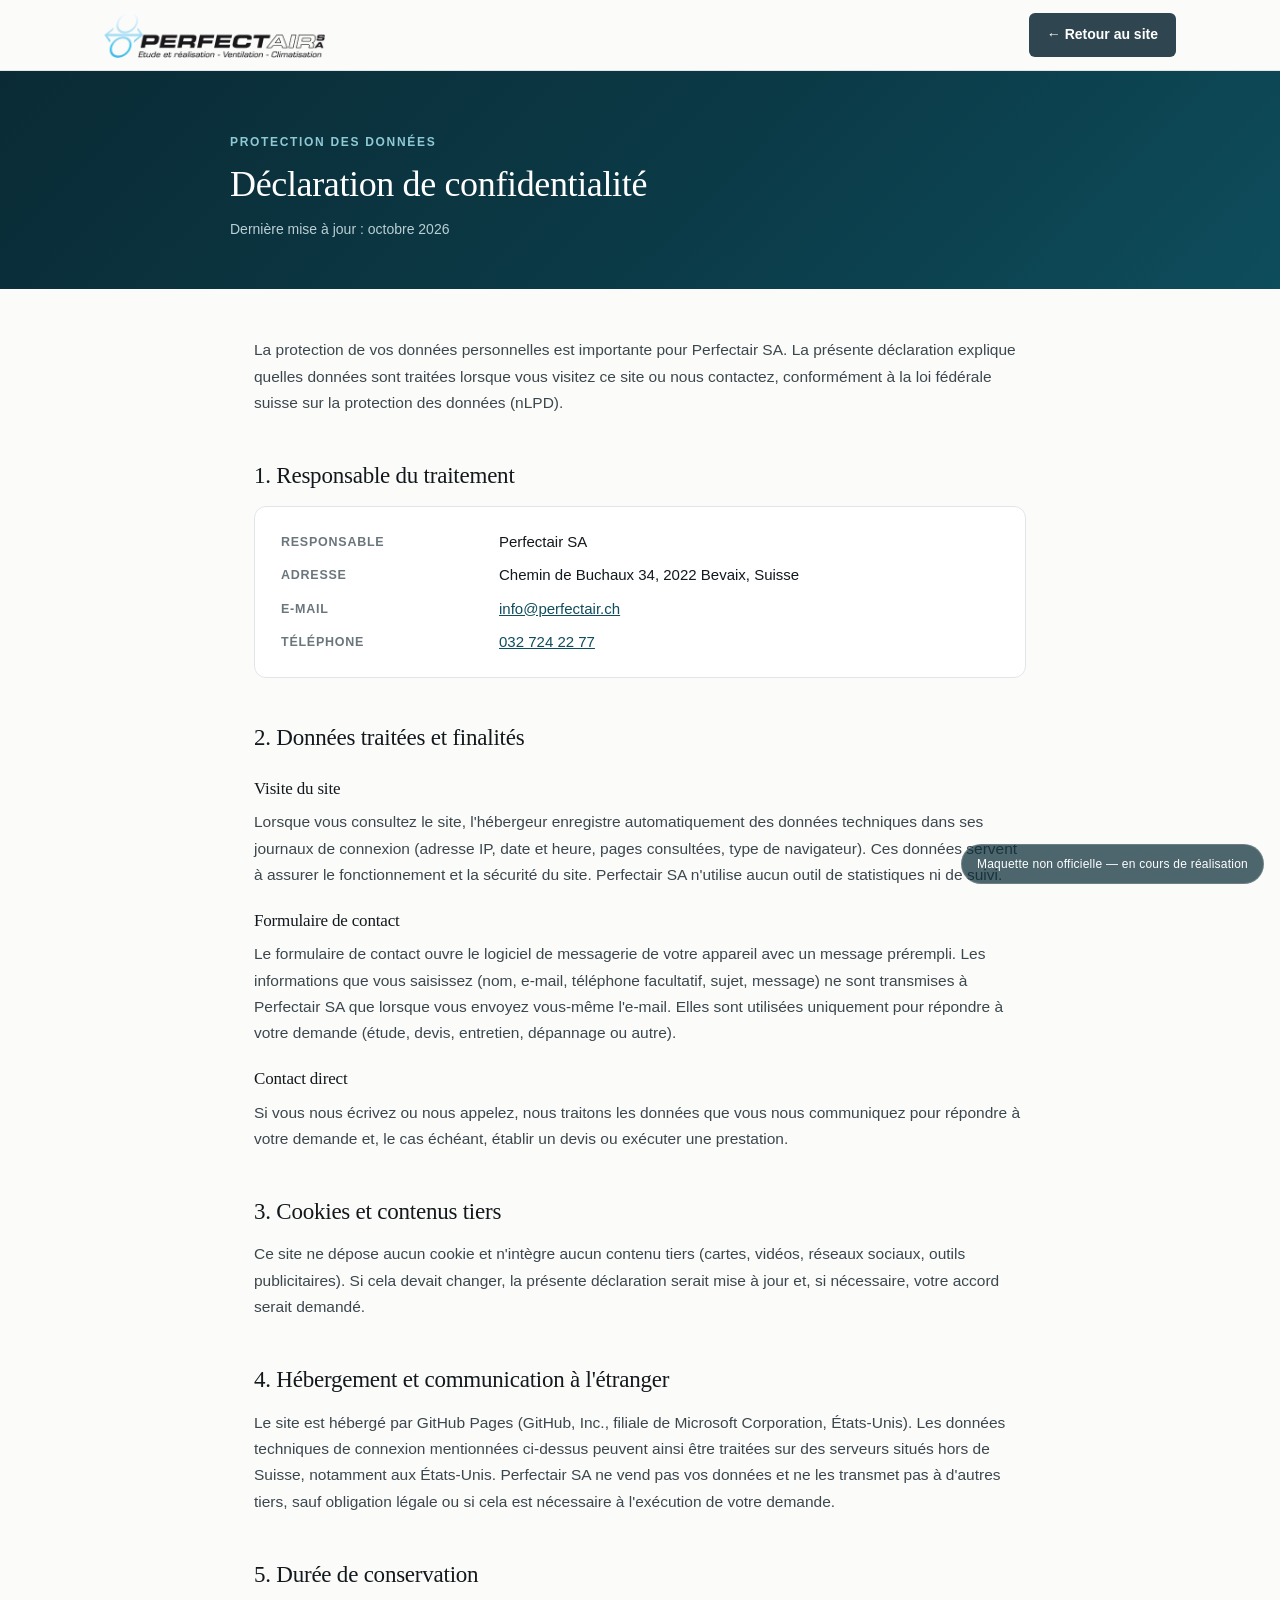
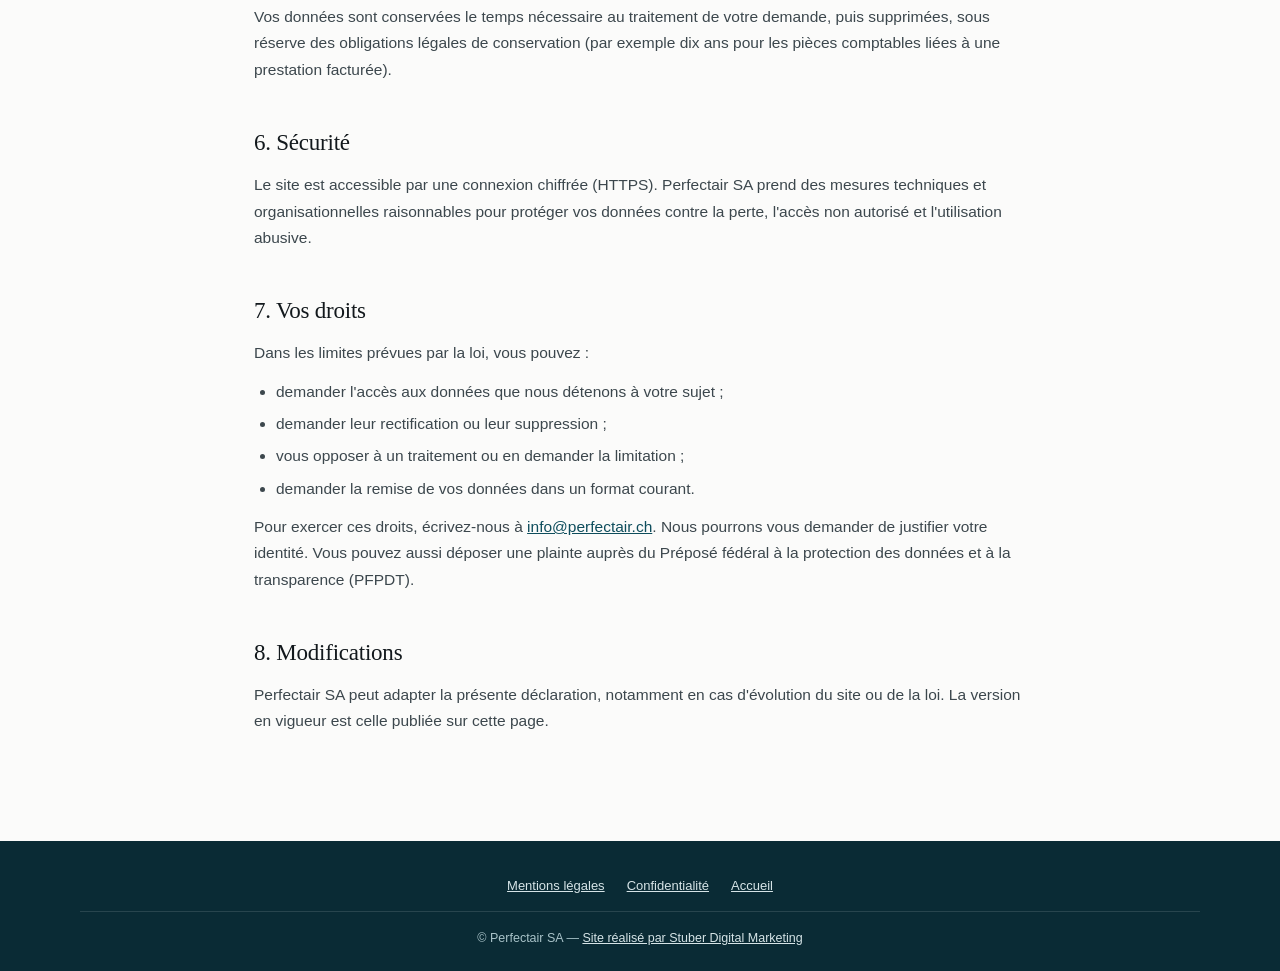
==== confidentialite.html @ 5cecb801 "Add files via upload" ====
<!DOCTYPE html>
<html lang="fr">
<head>
<meta charset="UTF-8">
<meta name="viewport" content="width=device-width, initial-scale=1.0">
<title>Déclaration de confidentialité — Perfectair SA</title>
<meta name="description" content="Déclaration de confidentialité de Perfectair SA, Bevaix (NE) : données traitées, finalités, conservation et droits des personnes concernées (nLPD).">
<link rel="canonical" href="https://www.perfectair.ch/confidentialite.html">
<link rel="icon" href="favicon.svg" type="image/svg+xml">
<link rel="stylesheet" href="legal.css">
</head>
<body>

<header>
  <div class="nav">
    <a href="index.html" aria-label="Perfectair SA — accueil"><img class="logo-img" src="perfect-air.png" width="470" height="98" alt="Perfectair SA"></a>
    <a class="back" href="index.html">← Retour au site</a>
  </div>
</header>

<div class="hero-legal">
  <div class="in">
    <span class="eyebrow">Protection des données</span>
    <h1>Déclaration de confidentialité</h1>
    <p>Dernière mise à jour : octobre 2026</p>
  </div>
</div>

<main class="legal">

  <section>
    <p>La protection de vos données personnelles est importante pour Perfectair SA. La présente déclaration explique quelles données sont traitées lorsque vous visitez ce site ou nous contactez, conformément à la loi fédérale suisse sur la protection des données (nLPD).</p>
  </section>

  <section>
    <h2>1. Responsable du traitement</h2>
    <div class="card">
      <dl>
        <dt>Responsable</dt><dd>Perfectair SA</dd>
        <dt>Adresse</dt><dd>Chemin de Buchaux 34, 2022 Bevaix, Suisse</dd>
        <dt>E-mail</dt><dd><a href="mailto:info@perfectair.ch">info@perfectair.ch</a></dd>
        <dt>Téléphone</dt><dd><a href="tel:+41327242277">032 724 22 77</a></dd>
      </dl>
    </div>
  </section>

  <section>
    <h2>2. Données traitées et finalités</h2>

    <h3>Visite du site</h3>
    <p>Lorsque vous consultez le site, l'hébergeur enregistre automatiquement des données techniques dans ses journaux de connexion (adresse IP, date et heure, pages consultées, type de navigateur). Ces données servent à assurer le fonctionnement et la sécurité du site. Perfectair SA n'utilise aucun outil de statistiques ni de suivi.</p>

    <h3>Formulaire de contact</h3>
    <!-- À METTRE À JOUR si le formulaire passe par un service d'envoi (ex. Formspree) : citer ce prestataire ici -->
    <p>Le formulaire de contact ouvre le logiciel de messagerie de votre appareil avec un message prérempli. Les informations que vous saisissez (nom, e-mail, téléphone facultatif, sujet, message) ne sont transmises à Perfectair SA que lorsque vous envoyez vous-même l'e-mail. Elles sont utilisées uniquement pour répondre à votre demande (étude, devis, entretien, dépannage ou autre).</p>

    <h3>Contact direct</h3>
    <p>Si vous nous écrivez ou nous appelez, nous traitons les données que vous nous communiquez pour répondre à votre demande et, le cas échéant, établir un devis ou exécuter une prestation.</p>
  </section>

  <section>
    <h2>3. Cookies et contenus tiers</h2>
    <p>Ce site ne dépose aucun cookie et n'intègre aucun contenu tiers (cartes, vidéos, réseaux sociaux, outils publicitaires). Si cela devait changer, la présente déclaration serait mise à jour et, si nécessaire, votre accord serait demandé.</p>
  </section>

  <section>
    <h2>4. Hébergement et communication à l'étranger</h2>
    <!-- À MODIFIER si l'hébergeur change -->
    <p>Le site est hébergé par GitHub Pages (GitHub, Inc., filiale de Microsoft Corporation, États-Unis). Les données techniques de connexion mentionnées ci-dessus peuvent ainsi être traitées sur des serveurs situés hors de Suisse, notamment aux États-Unis. Perfectair SA ne vend pas vos données et ne les transmet pas à d'autres tiers, sauf obligation légale ou si cela est nécessaire à l'exécution de votre demande.</p>
  </section>

  <section>
    <h2>5. Durée de conservation</h2>
    <p>Vos données sont conservées le temps nécessaire au traitement de votre demande, puis supprimées, sous réserve des obligations légales de conservation (par exemple dix ans pour les pièces comptables liées à une prestation facturée).</p>
  </section>

  <section>
    <h2>6. Sécurité</h2>
    <p>Le site est accessible par une connexion chiffrée (HTTPS). Perfectair SA prend des mesures techniques et organisationnelles raisonnables pour protéger vos données contre la perte, l'accès non autorisé et l'utilisation abusive.</p>
  </section>

  <section>
    <h2>7. Vos droits</h2>
    <p>Dans les limites prévues par la loi, vous pouvez :</p>
    <ul>
      <li>demander l'accès aux données que nous détenons à votre sujet ;</li>
      <li>demander leur rectification ou leur suppression ;</li>
      <li>vous opposer à un traitement ou en demander la limitation ;</li>
      <li>demander la remise de vos données dans un format courant.</li>
    </ul>
    <p>Pour exercer ces droits, écrivez-nous à <a href="mailto:info@perfectair.ch">info@perfectair.ch</a>. Nous pourrons vous demander de justifier votre identité. Vous pouvez aussi déposer une plainte auprès du Préposé fédéral à la protection des données et à la transparence (PFPDT).</p>
  </section>

  <section>
    <h2>8. Modifications</h2>
    <p>Perfectair SA peut adapter la présente déclaration, notamment en cas d'évolution du site ou de la loi. La version en vigueur est celle publiée sur cette page.</p>
  </section>

</main>

<footer>
  <div class="in">
    <div class="foot-links">
      <a href="mentions-legales.html">Mentions légales</a>
      <a href="confidentialite.html">Confidentialité</a>
      <a href="index.html">Accueil</a>
    </div>
    <div class="foot-credit">© Perfectair SA — <a href="https://www.stuber-digital-marketing.ch" target="_blank" rel="noopener">Site réalisé par Stuber Digital Marketing</a></div>
  </div>
</footer>

<!-- Étiquette maquette : supprimer cette ligne à la mise en ligne finale -->
<div class="maquette-tag">Maquette non officielle — en cours de réalisation</div>

</body>
</html>
---- legal.css ----
/* Styles partagés des pages légales (mentions-legales.html, confidentialite.html) */
:root{
  --ink:#12181c;--ink-soft:#3c474d;--muted:#6b767c;--line:#e1e5e7;--bg:#fbfbfa;
  --accent:#0e4d5c;--accent-light:#e8f1f2;--steel:#2f4550;--deep:#0a2b35;--ice:#8fc9d4;
  --radius:6px;--maxw:820px;font-size:16px;
}
*{box-sizing:border-box;}
html{scroll-behavior:smooth;}
body{margin:0;font-family:'Inter','Helvetica Neue',Arial,sans-serif;color:var(--ink);background:var(--bg);line-height:1.7;-webkit-font-smoothing:antialiased;overflow-x:hidden;}
a{color:var(--accent);}
h1,h2,h3{font-family:Georgia,'Times New Roman',serif;font-weight:400;letter-spacing:-0.01em;color:var(--ink);margin:0;}

header{position:sticky;top:0;z-index:50;background:rgba(251,251,250,.97);border-bottom:1px solid var(--line);}
.nav{display:flex;align-items:center;justify-content:space-between;gap:16px;padding:12px 24px;max-width:1120px;margin:0 auto;}
.logo-img{height:46px;width:auto;display:block;}
.back{font-size:14px;font-weight:600;color:#fff;background:var(--steel);padding:10px 18px;border-radius:var(--radius);text-decoration:none;white-space:nowrap;}
.back:hover{background:var(--accent);}

.hero-legal{background:linear-gradient(135deg,var(--deep) 0%,#0b3a47 55%,var(--accent) 100%);color:#fff;padding:56px 24px 48px;}
.hero-legal .in{max-width:var(--maxw);margin:0 auto;}
.hero-legal .eyebrow{text-transform:uppercase;letter-spacing:.14em;font-size:12px;color:var(--ice);font-weight:600;}
.hero-legal h1{color:#fff;font-size:36px;line-height:1.15;margin-top:10px;}
.hero-legal p{margin:12px 0 0;color:#b9cfd4;font-size:14px;}

main.legal{max-width:var(--maxw);margin:0 auto;padding:48px 24px 72px;}
.legal section{padding:0;margin-bottom:34px;}
.legal h2{font-size:23px;margin-bottom:10px;padding-top:6px;}
.legal h3{font-size:17px;margin:18px 0 6px;}
.legal p,.legal li{font-size:15.5px;color:var(--ink-soft);}
.legal p{margin:0 0 12px;}
.legal ul{margin:0 0 12px;padding-left:22px;}
.legal li{margin-bottom:6px;}
.card{background:#fff;border:1px solid var(--line);border-radius:12px;padding:22px 26px;margin-bottom:14px;}
.card dl{margin:0;display:grid;grid-template-columns:200px 1fr;gap:8px 18px;font-size:15px;}
.card dt{color:var(--muted);font-size:12.5px;text-transform:uppercase;letter-spacing:.06em;font-weight:600;padding-top:3px;}
.card dd{margin:0;color:var(--ink);}

footer{background:var(--deep);color:#a9c3c9;padding:34px 24px 22px;font-size:13px;}
footer .in{max-width:1120px;margin:0 auto;}
footer a{color:#d6e4e7;}
.foot-links{display:flex;gap:22px;flex-wrap:wrap;justify-content:center;margin-bottom:14px;}
.foot-credit{padding-top:16px;border-top:1px solid rgba(255,255,255,.12);text-align:center;font-size:12.5px;}

.maquette-tag{position:fixed;right:16px;bottom:16px;z-index:100;background:rgba(10,43,53,.72);color:#fff;font-size:12px;letter-spacing:.02em;padding:9px 15px;border-radius:20px;pointer-events:none;border:1px solid rgba(255,255,255,.18);}

@media(max-width:600px){
  :root{font-size:15px;}
  .nav{padding:10px 18px;}
  .logo-img{height:36px;}
  .back{padding:9px 14px;font-size:13px;}
  .hero-legal{padding:40px 18px 34px;}
  .hero-legal h1{font-size:27px;}
  main.legal{padding:36px 18px 56px;}
  .card{padding:18px 18px;}
  .card dl{grid-template-columns:1fr;gap:2px 0;}
  .card dt{margin-top:10px;}
  .maquette-tag{right:10px;bottom:10px;font-size:11px;padding:7px 12px;}
}
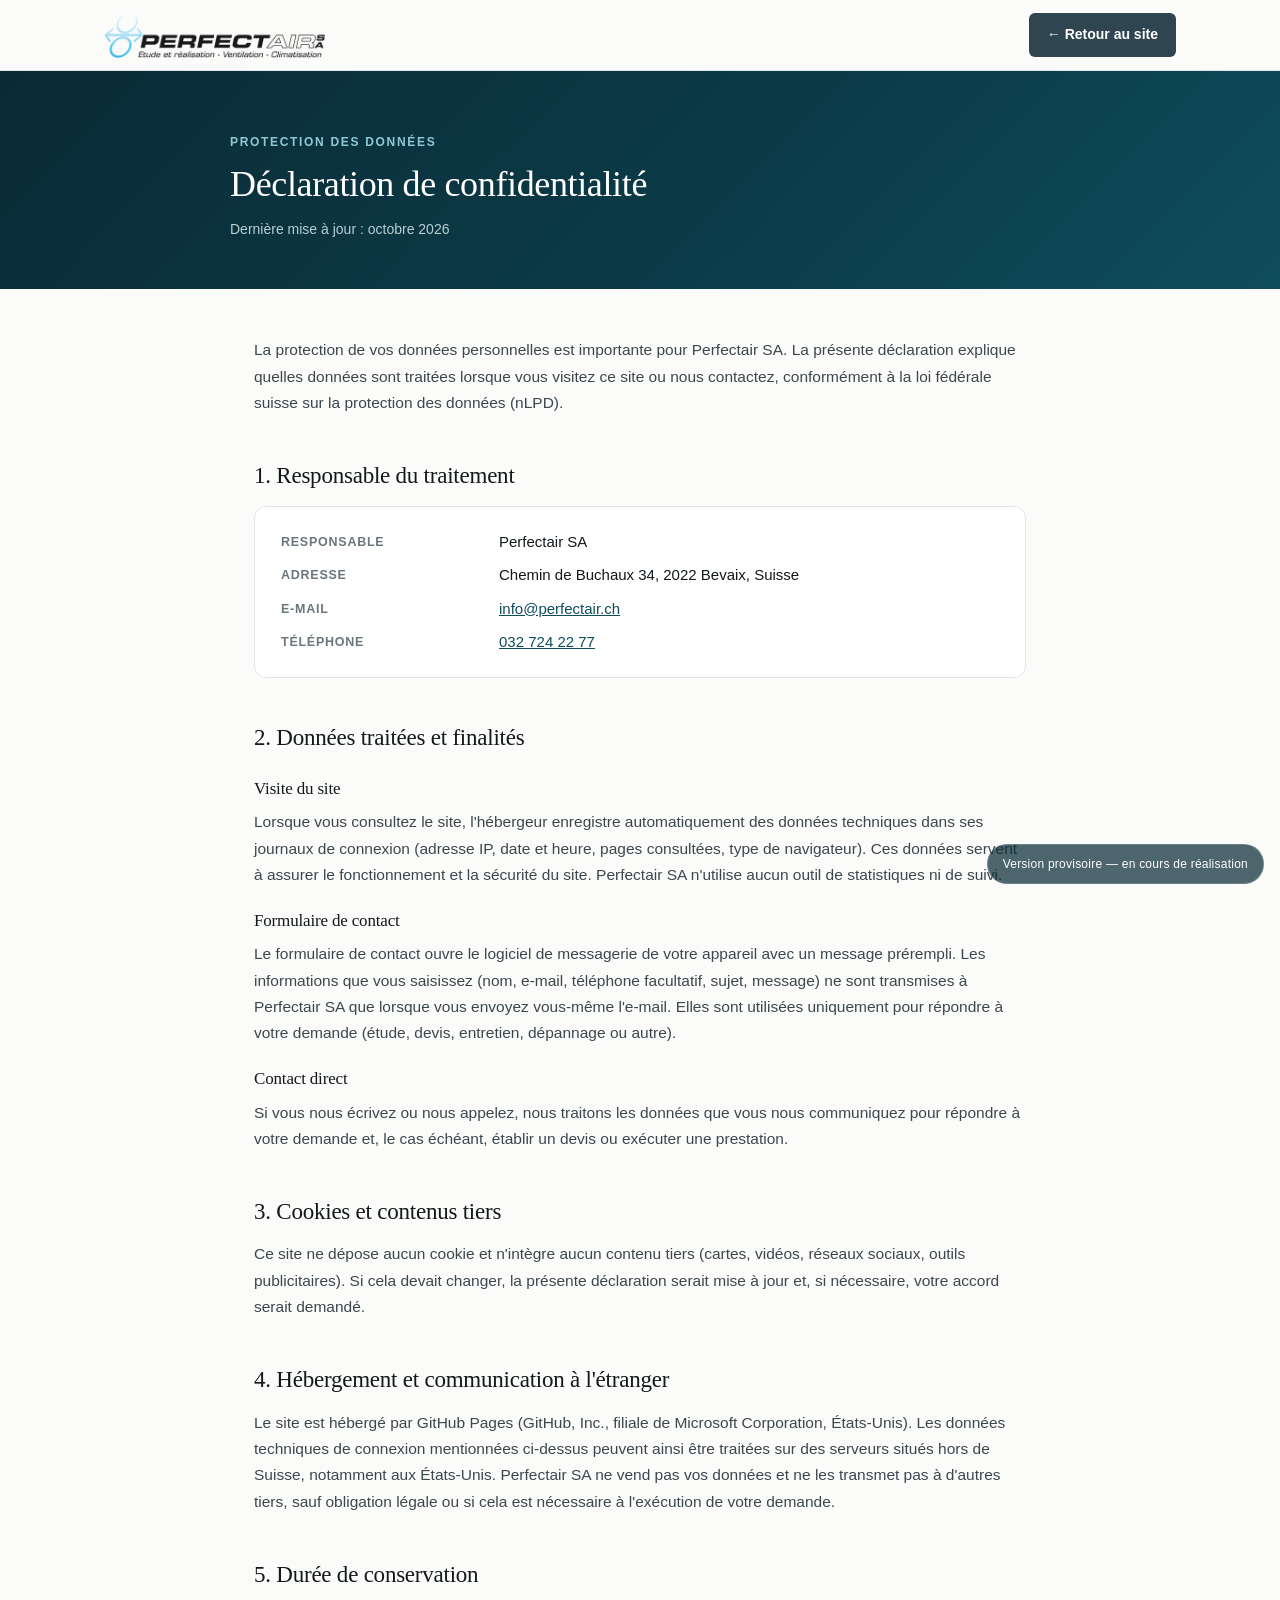
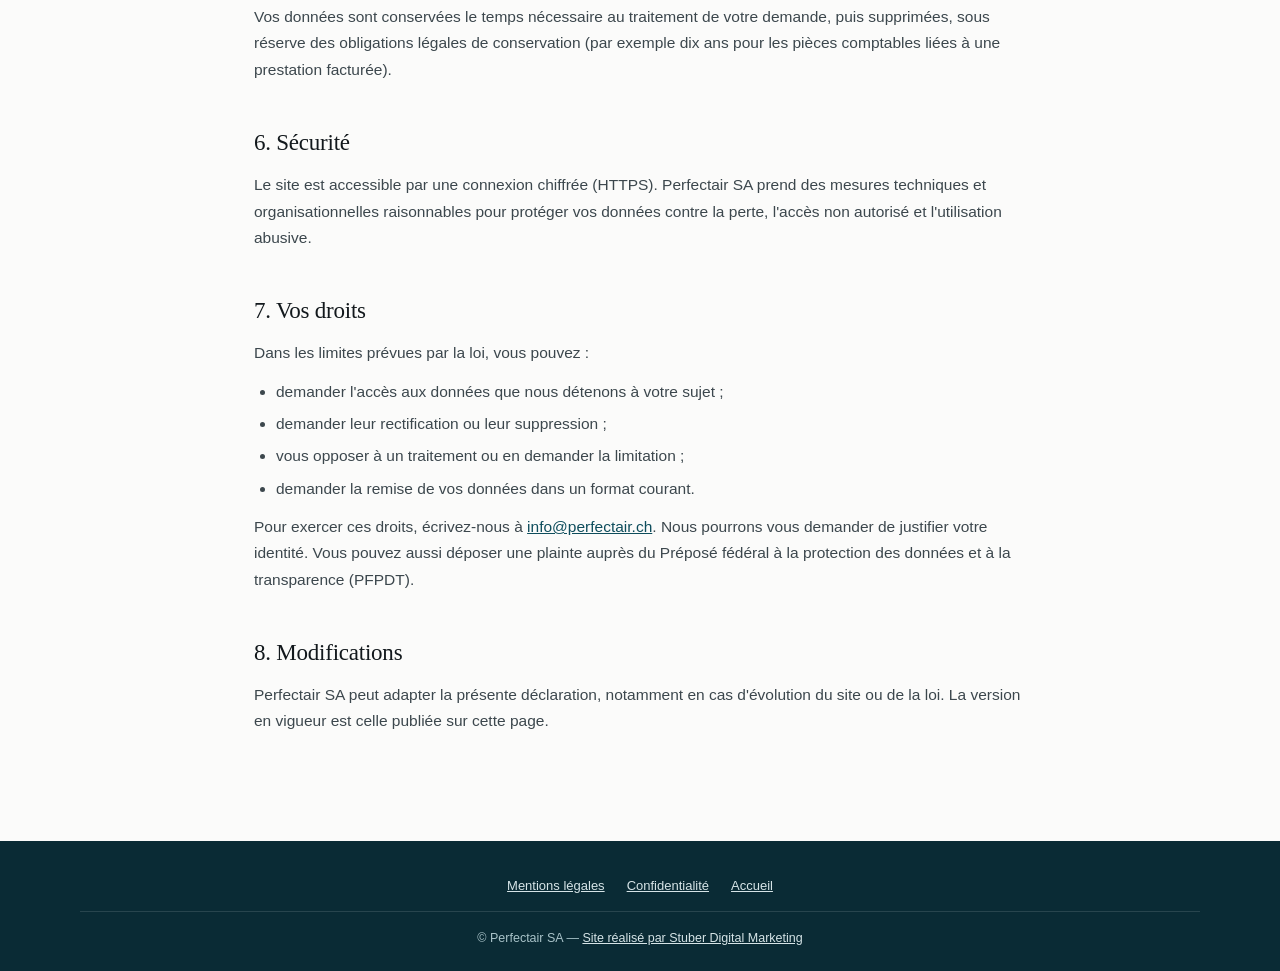
==== commit 6a0288fe: "Add files via upload" ====
--- a/confidentialite.html
+++ b/confidentialite.html
@@ -110,7 +110,7 @@
 </footer>
 
 <!-- Étiquette maquette : supprimer cette ligne à la mise en ligne finale -->
-<div class="maquette-tag">Maquette non officielle — en cours de réalisation</div>
+<div class="maquette-tag">Version provisoire — en cours de réalisation</div>
 
 </body>
 </html>
